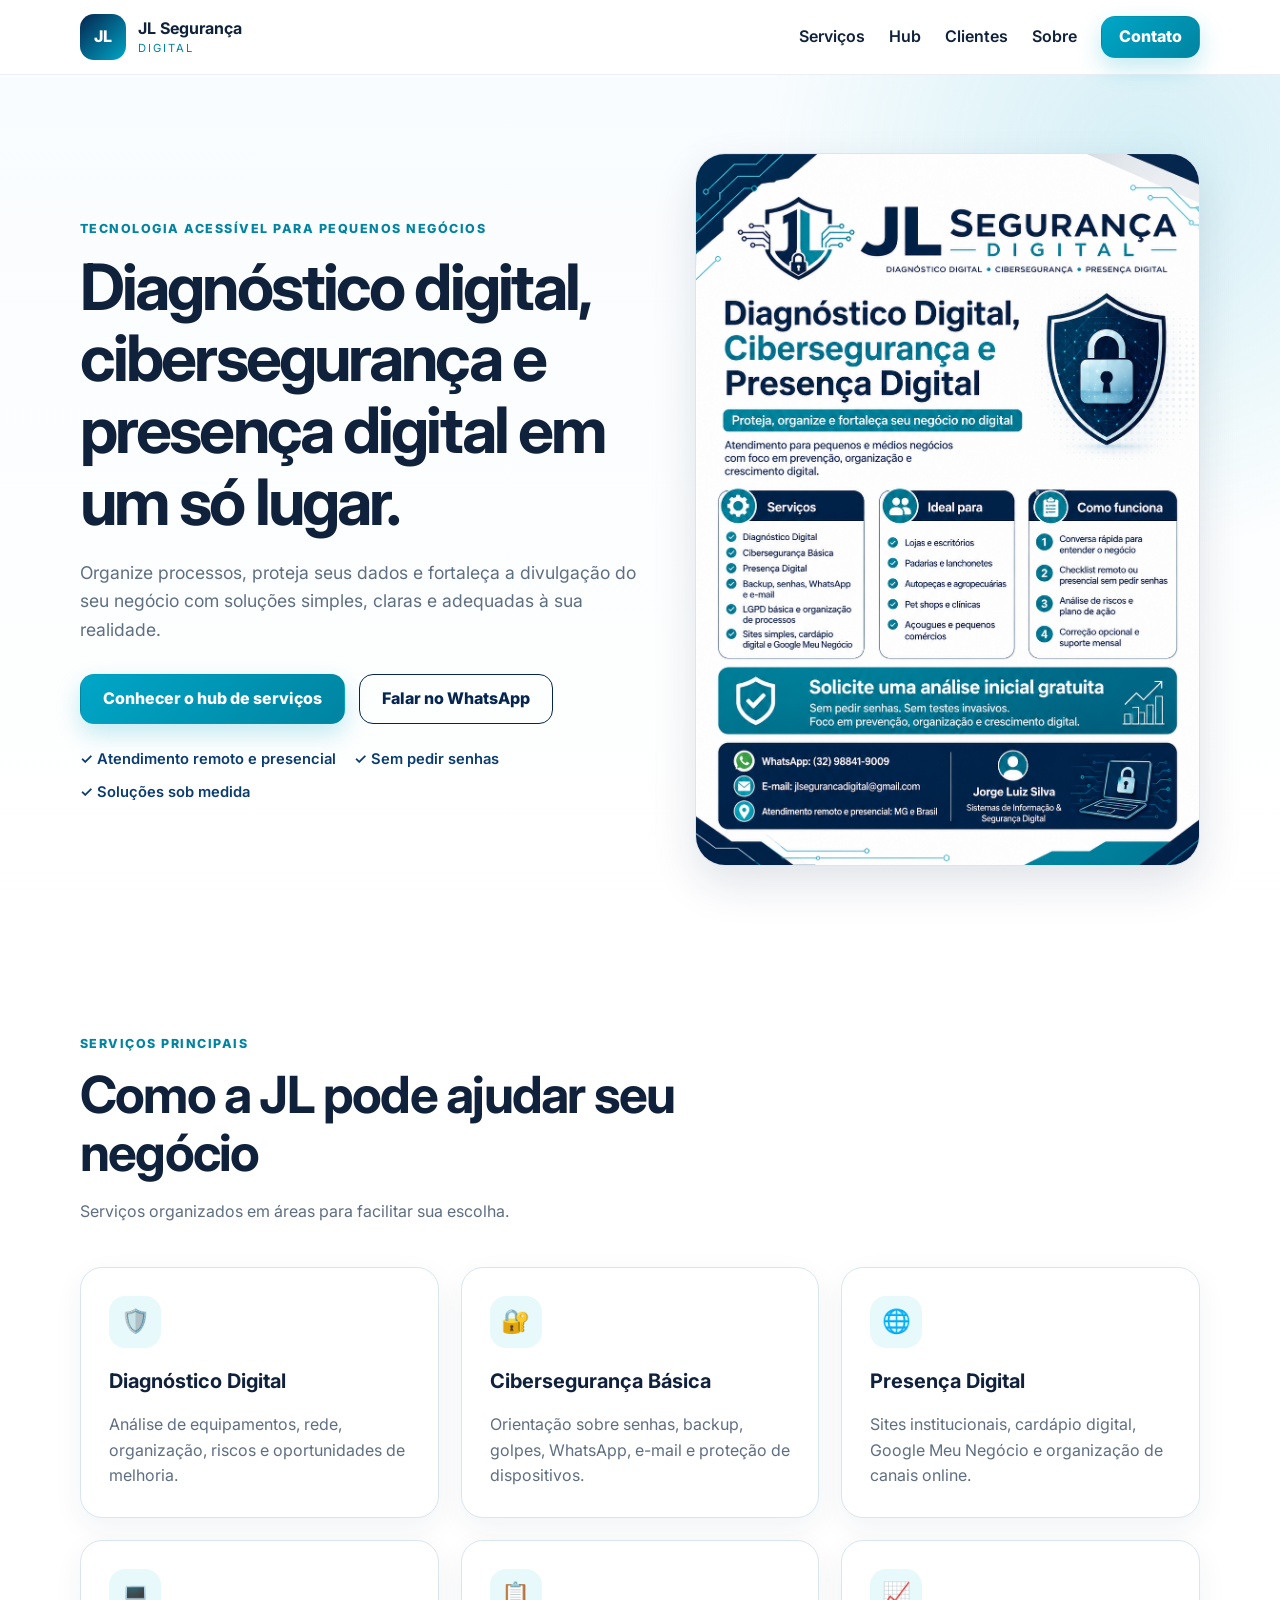
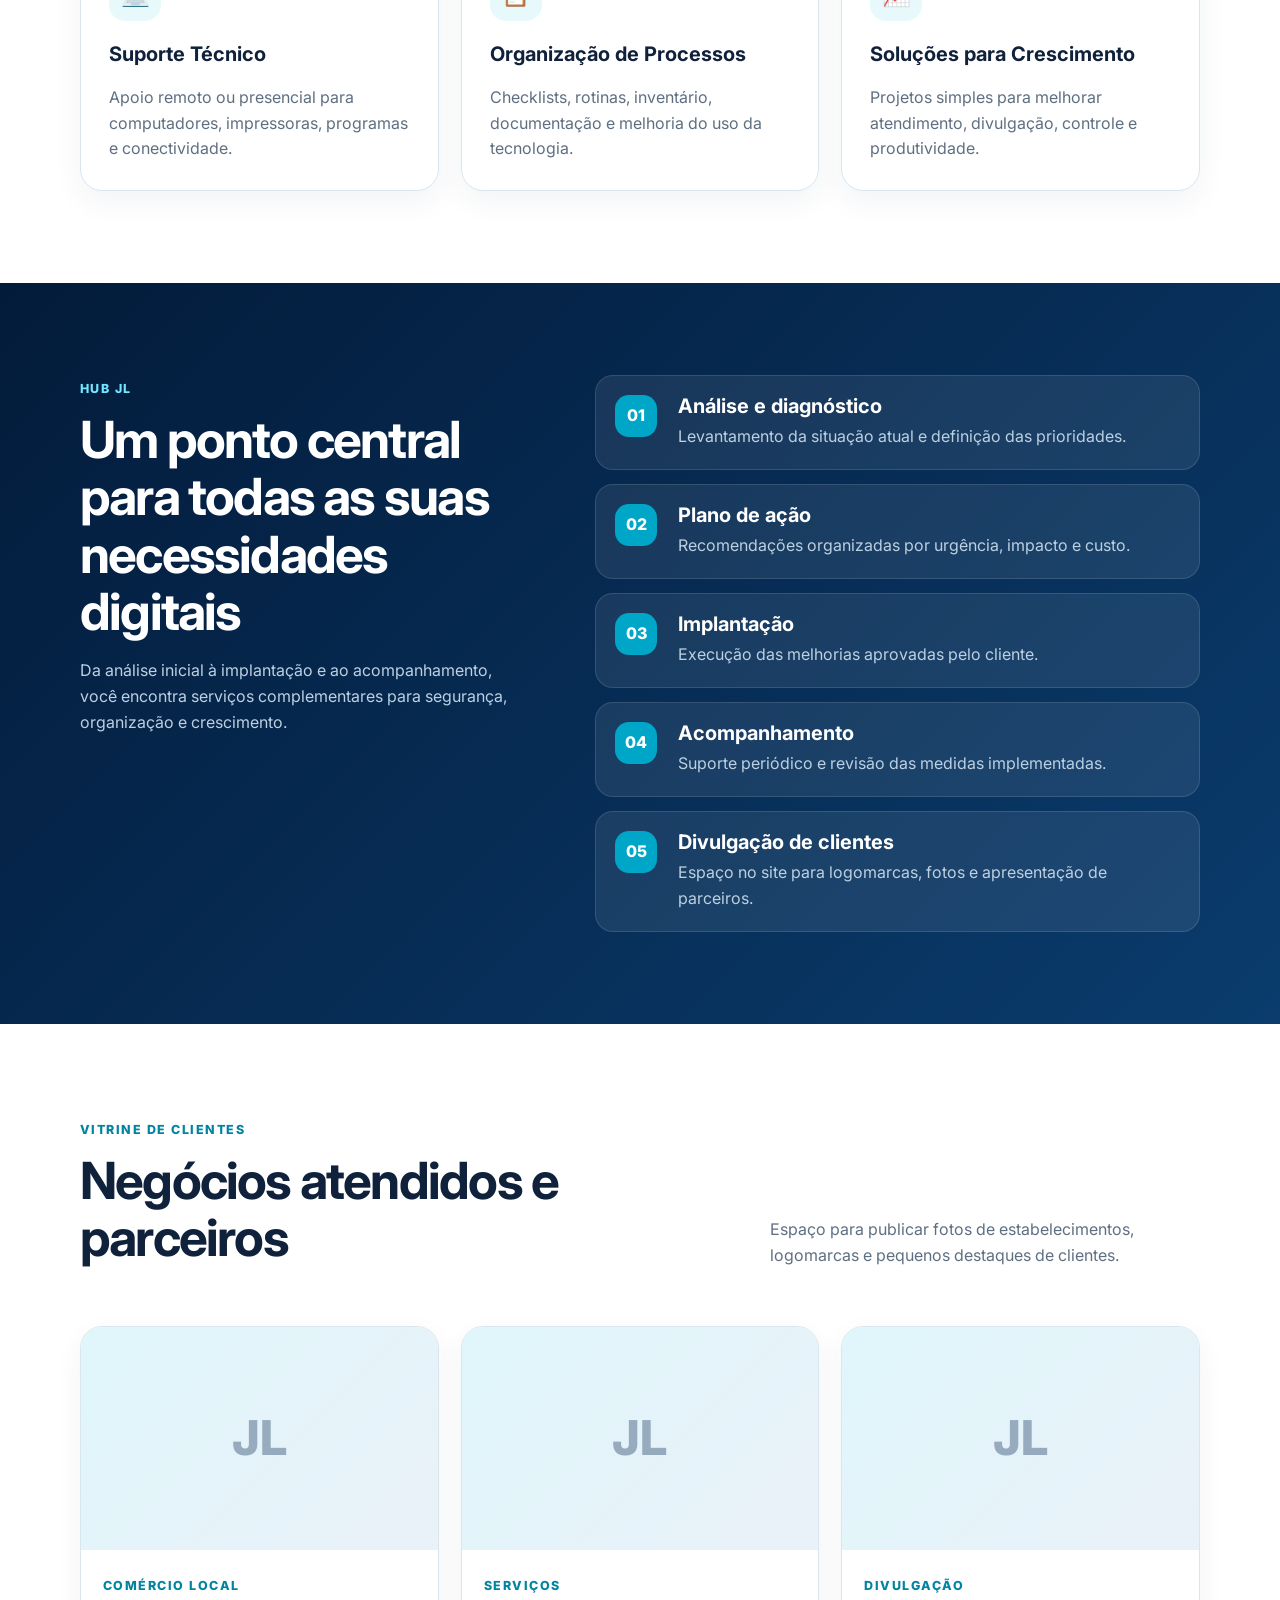
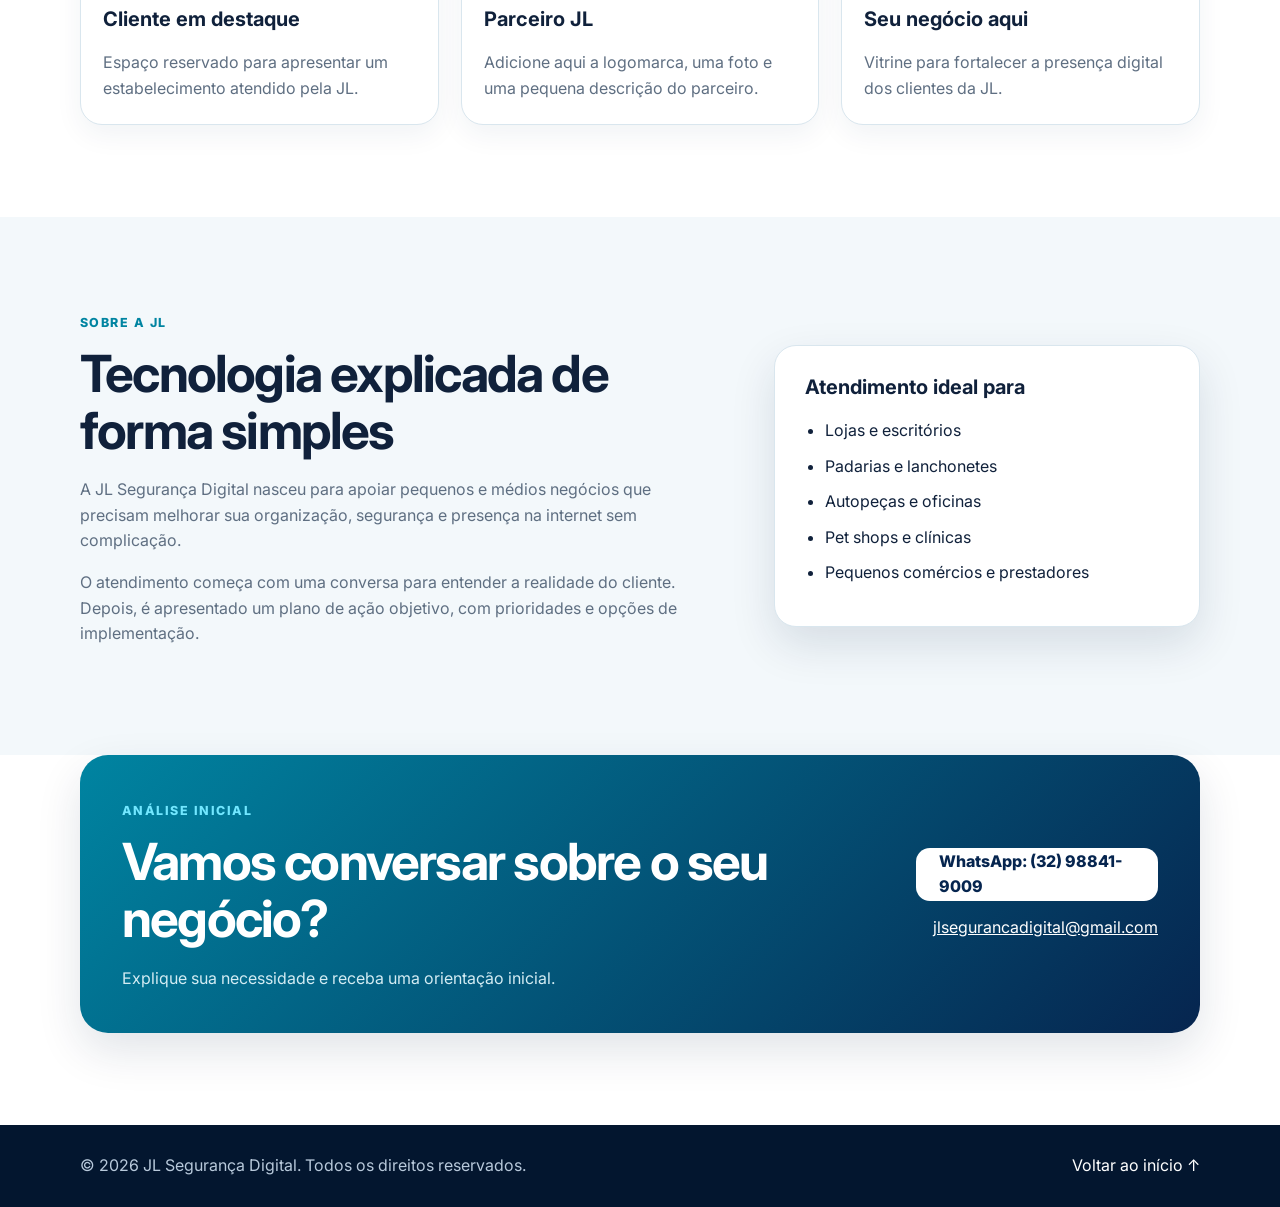
==== index.html @ e3cb6383 "Publica site institucional da JL Segurança Digital" ====
<!DOCTYPE html>
<html lang="pt-BR">
<head>
  <meta charset="UTF-8" />
  <meta name="viewport" content="width=device-width, initial-scale=1.0" />
  <meta name="description" content="JL Segurança Digital: diagnóstico digital, cibersegurança, presença digital e soluções para pequenos negócios." />
  <title>JL Segurança Digital | Hub de Serviços</title>
  <link rel="preconnect" href="https://fonts.googleapis.com">
  <link rel="preconnect" href="https://fonts.gstatic.com" crossorigin>
  <link href="https://fonts.googleapis.com/css2?family=Inter:wght@400;500;600;700;800&display=swap" rel="stylesheet">
  <link rel="stylesheet" href="assets/css/style.css" />
</head>
<body>
  <header class="site-header" id="inicio">
    <div class="container nav-wrap">
      <a class="brand" href="#inicio" aria-label="JL Segurança Digital - início">
        <span class="brand-mark">JL</span>
        <span><strong>JL Segurança</strong><small>Digital</small></span>
      </a>

      <button class="menu-toggle" id="menuToggle" aria-label="Abrir menu" aria-expanded="false">☰</button>

      <nav class="main-nav" id="mainNav">
        <a href="#servicos">Serviços</a>
        <a href="#hub">Hub</a>
        <a href="#clientes">Clientes</a>
        <a href="#sobre">Sobre</a>
        <a class="btn btn-small" href="#contato">Contato</a>
      </nav>
    </div>
  </header>

  <main>
    <section class="hero">
      <div class="container hero-grid">
        <div class="hero-copy">
          <span class="eyebrow">Tecnologia acessível para pequenos negócios</span>
          <h1>Diagnóstico digital, cibersegurança e presença digital em um só lugar.</h1>
          <p>Organize processos, proteja seus dados e fortaleça a divulgação do seu negócio com soluções simples, claras e adequadas à sua realidade.</p>
          <div class="hero-actions">
            <a class="btn" href="#hub">Conhecer o hub de serviços</a>
            <a class="btn btn-outline" href="https://wa.me/5532988419009" target="_blank" rel="noopener">Falar no WhatsApp</a>
          </div>
          <div class="hero-badges">
            <span>✓ Atendimento remoto e presencial</span>
            <span>✓ Sem pedir senhas</span>
            <span>✓ Soluções sob medida</span>
          </div>
        </div>

        <div class="hero-card">
          <img src="assets/images/banner-jl.png" alt="Apresentação da JL Segurança Digital" />
        </div>
      </div>
    </section>

    <section class="section" id="servicos">
      <div class="container">
        <div class="section-heading">
          <span class="eyebrow">Serviços principais</span>
          <h2>Como a JL pode ajudar seu negócio</h2>
          <p>Serviços organizados em áreas para facilitar sua escolha.</p>
        </div>
        <div class="cards-grid" id="servicesGrid"></div>
      </div>
    </section>

    <section class="section section-dark" id="hub">
      <div class="container hub-grid">
        <div>
          <span class="eyebrow eyebrow-light">Hub JL</span>
          <h2>Um ponto central para todas as suas necessidades digitais</h2>
          <p class="muted-light">Da análise inicial à implantação e ao acompanhamento, você encontra serviços complementares para segurança, organização e crescimento.</p>
        </div>
        <div class="hub-list" id="hubList"></div>
      </div>
    </section>

    <section class="section" id="clientes">
      <div class="container">
        <div class="section-heading split-heading">
          <div>
            <span class="eyebrow">Vitrine de clientes</span>
            <h2>Negócios atendidos e parceiros</h2>
          </div>
          <p>Espaço para publicar fotos de estabelecimentos, logomarcas e pequenos destaques de clientes.</p>
        </div>
        <div class="clients-grid" id="clientsGrid"></div>
      </div>
    </section>

    <section class="section section-soft" id="sobre">
      <div class="container about-grid">
        <div>
          <span class="eyebrow">Sobre a JL</span>
          <h2>Tecnologia explicada de forma simples</h2>
          <p>A JL Segurança Digital nasceu para apoiar pequenos e médios negócios que precisam melhorar sua organização, segurança e presença na internet sem complicação.</p>
          <p>O atendimento começa com uma conversa para entender a realidade do cliente. Depois, é apresentado um plano de ação objetivo, com prioridades e opções de implementação.</p>
        </div>
        <div class="about-panel">
          <h3>Atendimento ideal para</h3>
          <ul>
            <li>Lojas e escritórios</li>
            <li>Padarias e lanchonetes</li>
            <li>Autopeças e oficinas</li>
            <li>Pet shops e clínicas</li>
            <li>Pequenos comércios e prestadores</li>
          </ul>
        </div>
      </div>
    </section>

    <section class="section contact-section" id="contato">
      <div class="container contact-card">
        <div>
          <span class="eyebrow eyebrow-light">Análise inicial</span>
          <h2>Vamos conversar sobre o seu negócio?</h2>
          <p>Explique sua necessidade e receba uma orientação inicial.</p>
        </div>
        <div class="contact-actions">
          <a class="btn btn-light" href="https://wa.me/5532988419009" target="_blank" rel="noopener">WhatsApp: (32) 98841-9009</a>
          <a class="contact-link" href="mailto:jlsegurancadigital@gmail.com">jlsegurancadigital@gmail.com</a>
        </div>
      </div>
    </section>
  </main>

  <footer class="site-footer">
    <div class="container footer-wrap">
      <p>© <span id="currentYear"></span> JL Segurança Digital. Todos os direitos reservados.</p>
      <a href="#inicio" id="backToTop">Voltar ao início ↑</a>
    </div>
  </footer>

  <script src="assets/js/script.js"></script>
</body>
</html>
---- assets/css/style.css ----
:root {
  --navy: #06254f;
  --navy-2: #0b3c70;
  --cyan: #00a6c7;
  --cyan-dark: #0084a1;
  --text: #10213b;
  --muted: #5f6f82;
  --white: #ffffff;
  --soft: #f3f8fb;
  --border: #d9e6ee;
  --shadow: 0 18px 45px rgba(3, 32, 66, 0.12);
  --radius: 22px;
}

* { box-sizing: border-box; }
html { scroll-behavior: smooth; }
body {
  margin: 0;
  font-family: "Inter", Arial, sans-serif;
  color: var(--text);
  background: var(--white);
  line-height: 1.6;
}
img { max-width: 100%; display: block; }
a { color: inherit; text-decoration: none; }
.container { width: min(1120px, calc(100% - 32px)); margin: 0 auto; }

.site-header {
  position: sticky;
  top: 0;
  z-index: 1000;
  background: rgba(255,255,255,.94);
  backdrop-filter: blur(12px);
  border-bottom: 1px solid rgba(12, 60, 112, .08);
}
.nav-wrap { min-height: 74px; display: flex; align-items: center; justify-content: space-between; gap: 24px; }
.brand { display: inline-flex; align-items: center; gap: 12px; }
.brand-mark {
  width: 46px; height: 46px; border-radius: 14px;
  display: grid; place-items: center;
  background: linear-gradient(135deg, var(--navy), var(--cyan));
  color: #fff; font-weight: 800;
}
.brand strong, .brand small { display: block; line-height: 1.1; }
.brand small { margin-top: 4px; color: var(--cyan-dark); letter-spacing: .18em; text-transform: uppercase; font-size: .7rem; }
.main-nav { display: flex; align-items: center; gap: 24px; font-weight: 600; }
.main-nav a:not(.btn):hover { color: var(--cyan-dark); }
.menu-toggle { display: none; border: 0; background: transparent; font-size: 1.7rem; color: var(--navy); }

.btn {
  display: inline-flex; align-items: center; justify-content: center;
  min-height: 50px; padding: 0 22px; border-radius: 14px;
  background: linear-gradient(135deg, var(--cyan), var(--cyan-dark));
  color: #fff; font-weight: 800; border: 1px solid transparent;
  box-shadow: 0 10px 24px rgba(0, 166, 199, .24);
  transition: .2s ease;
}
.btn:hover { transform: translateY(-2px); }
.btn-small { min-height: 42px; padding: 0 17px; }
.btn-outline { background: transparent; color: var(--navy); border-color: var(--navy); box-shadow: none; }
.btn-light { background: #fff; color: var(--navy); box-shadow: none; }

.hero {
  padding: 78px 0 72px;
  background:
    radial-gradient(circle at 90% 10%, rgba(0,166,199,.15), transparent 28%),
    linear-gradient(180deg, #f9fcfe 0%, #fff 100%);
}
.hero-grid { display: grid; grid-template-columns: 1.05fr .95fr; gap: 56px; align-items: center; }
.eyebrow { display: inline-block; color: var(--cyan-dark); font-weight: 800; text-transform: uppercase; letter-spacing: .12em; font-size: .78rem; margin-bottom: 12px; }
.eyebrow-light { color: #72e7ff; }
h1, h2, h3 { line-height: 1.12; margin-top: 0; }
h1 { font-size: clamp(2.5rem, 5vw, 4.7rem); letter-spacing: -.045em; margin-bottom: 22px; }
h2 { font-size: clamp(2rem, 4vw, 3.2rem); letter-spacing: -.035em; margin-bottom: 18px; }
h3 { font-size: 1.25rem; }
.hero-copy > p { color: var(--muted); font-size: 1.1rem; max-width: 650px; }
.hero-actions { display: flex; gap: 14px; flex-wrap: wrap; margin: 30px 0 24px; }
.hero-badges { display: flex; flex-wrap: wrap; gap: 10px 18px; color: var(--navy-2); font-weight: 600; font-size: .92rem; }
.hero-card { border-radius: 30px; overflow: hidden; box-shadow: var(--shadow); border: 1px solid var(--border); background: #fff; }
.hero-card img { width: 100%; height: 100%; object-fit: cover; }

.section { padding: 92px 0; }
.section-soft { background: var(--soft); }
.section-dark { background: linear-gradient(135deg, #031b3a, #0a3c6d); color: #fff; }
.section-heading { max-width: 720px; margin-bottom: 42px; }
.section-heading p, .split-heading > p { color: var(--muted); }
.split-heading { max-width: none; display: flex; justify-content: space-between; gap: 48px; align-items: end; }
.split-heading > p { max-width: 430px; }
.cards-grid { display: grid; grid-template-columns: repeat(3, 1fr); gap: 22px; }
.service-card {
  padding: 28px; border: 1px solid var(--border); border-radius: var(--radius);
  background: #fff; box-shadow: 0 10px 30px rgba(4, 43, 81, .06);
}
.service-icon { width: 52px; height: 52px; border-radius: 16px; display: grid; place-items: center; background: #e8f9fc; font-size: 1.45rem; margin-bottom: 22px; }
.service-card p { color: var(--muted); margin-bottom: 0; }

.hub-grid { display: grid; grid-template-columns: .85fr 1.15fr; gap: 68px; align-items: start; }
.muted-light { color: #bdd0e2; }
.hub-list { display: grid; gap: 14px; }
.hub-item { display: grid; grid-template-columns: 48px 1fr; gap: 15px; align-items: start; background: rgba(255,255,255,.08); border: 1px solid rgba(255,255,255,.12); border-radius: 18px; padding: 19px; }
.hub-number { width: 42px; height: 42px; border-radius: 14px; display: grid; place-items: center; background: var(--cyan); font-weight: 800; }
.hub-item h3 { margin-bottom: 7px; }
.hub-item p { margin: 0; color: #bdd0e2; }

.clients-grid { display: grid; grid-template-columns: repeat(3, 1fr); gap: 22px; }
.client-card { overflow: hidden; border: 1px solid var(--border); border-radius: var(--radius); background: #fff; box-shadow: 0 10px 28px rgba(4,43,81,.06); }
.client-image { aspect-ratio: 16/10; background: linear-gradient(135deg, #dff6fb, #eaf1f8); display: grid; place-items: center; overflow: hidden; }
.client-image img { width: 100%; height: 100%; object-fit: cover; }
.client-placeholder { font-size: 3rem; font-weight: 800; color: var(--navy); opacity: .35; }
.client-content { padding: 22px; }
.client-content p { color: var(--muted); margin-bottom: 0; }

.about-grid { display: grid; grid-template-columns: 1.2fr .8fr; gap: 56px; align-items: center; }
.about-grid p { color: var(--muted); }
.about-panel { background: #fff; border: 1px solid var(--border); border-radius: var(--radius); padding: 30px; box-shadow: var(--shadow); }
.about-panel ul { margin: 0; padding-left: 20px; }
.about-panel li { margin: 10px 0; }

.contact-section { padding-top: 0; }
.contact-card { display: flex; justify-content: space-between; align-items: center; gap: 32px; border-radius: 28px; padding: 42px; color: #fff; background: linear-gradient(135deg, var(--cyan-dark), var(--navy)); box-shadow: var(--shadow); }
.contact-card p { margin-bottom: 0; color: #d3ecf3; }
.contact-actions { display: flex; flex-direction: column; align-items: flex-end; gap: 14px; }
.contact-link { color: #fff; text-decoration: underline; }
.site-footer { padding: 28px 0; background: #03162f; color: #b8c9db; }
.footer-wrap { display: flex; justify-content: space-between; gap: 24px; align-items: center; }
.footer-wrap p { margin: 0; }
.footer-wrap a { color: #fff; }

@media (max-width: 900px) {
  .menu-toggle { display: block; }
  .main-nav { position: absolute; top: 74px; left: 16px; right: 16px; display: none; flex-direction: column; align-items: stretch; padding: 20px; background: #fff; border: 1px solid var(--border); border-radius: 18px; box-shadow: var(--shadow); }
  .main-nav.open { display: flex; }
  .hero-grid, .hub-grid, .about-grid { grid-template-columns: 1fr; }
  .hero { padding-top: 52px; }
  .cards-grid, .clients-grid { grid-template-columns: repeat(2, 1fr); }
  .split-heading, .contact-card { align-items: flex-start; flex-direction: column; }
  .contact-actions { align-items: flex-start; }
}

@media (max-width: 620px) {
  .section { padding: 68px 0; }
  .cards-grid, .clients-grid { grid-template-columns: 1fr; }
  .hero-actions .btn { width: 100%; }
  .hero-badges { flex-direction: column; }
  .contact-card { padding: 28px; }
  .footer-wrap { flex-direction: column; align-items: flex-start; }
}
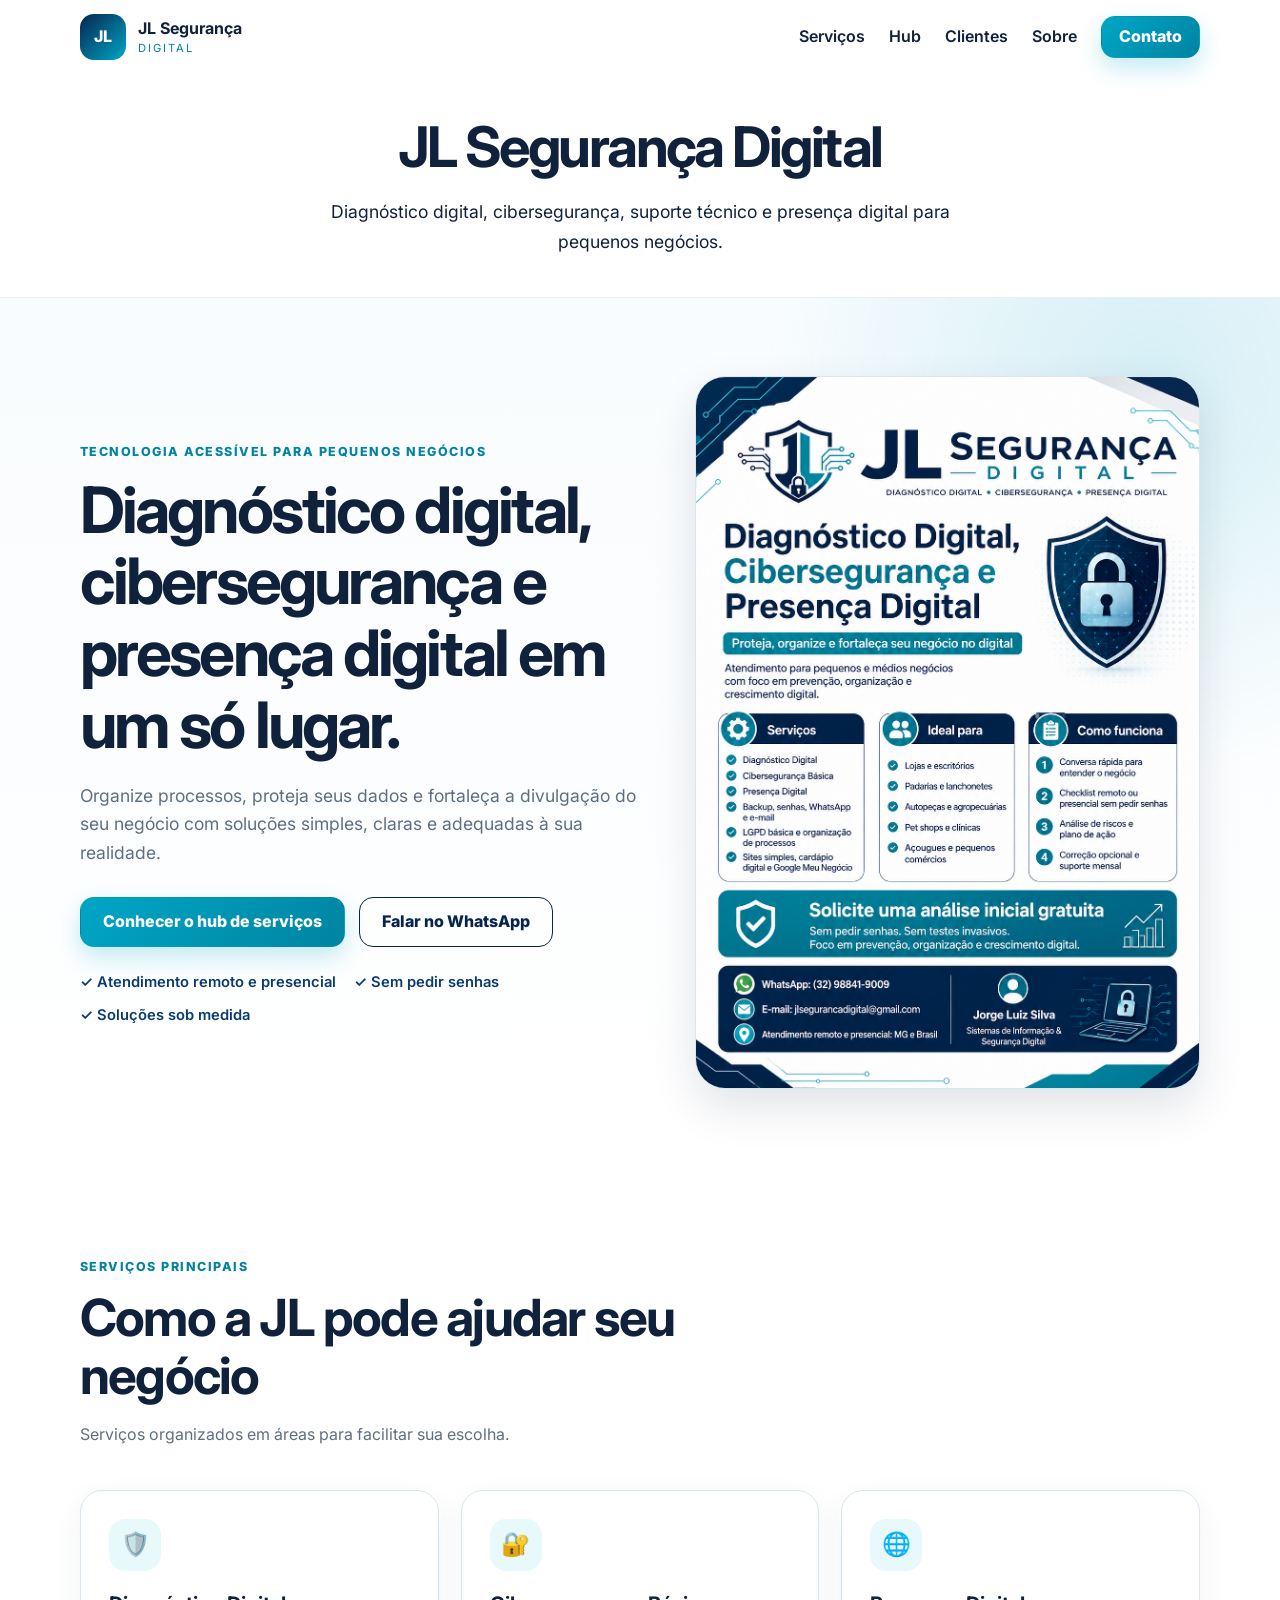
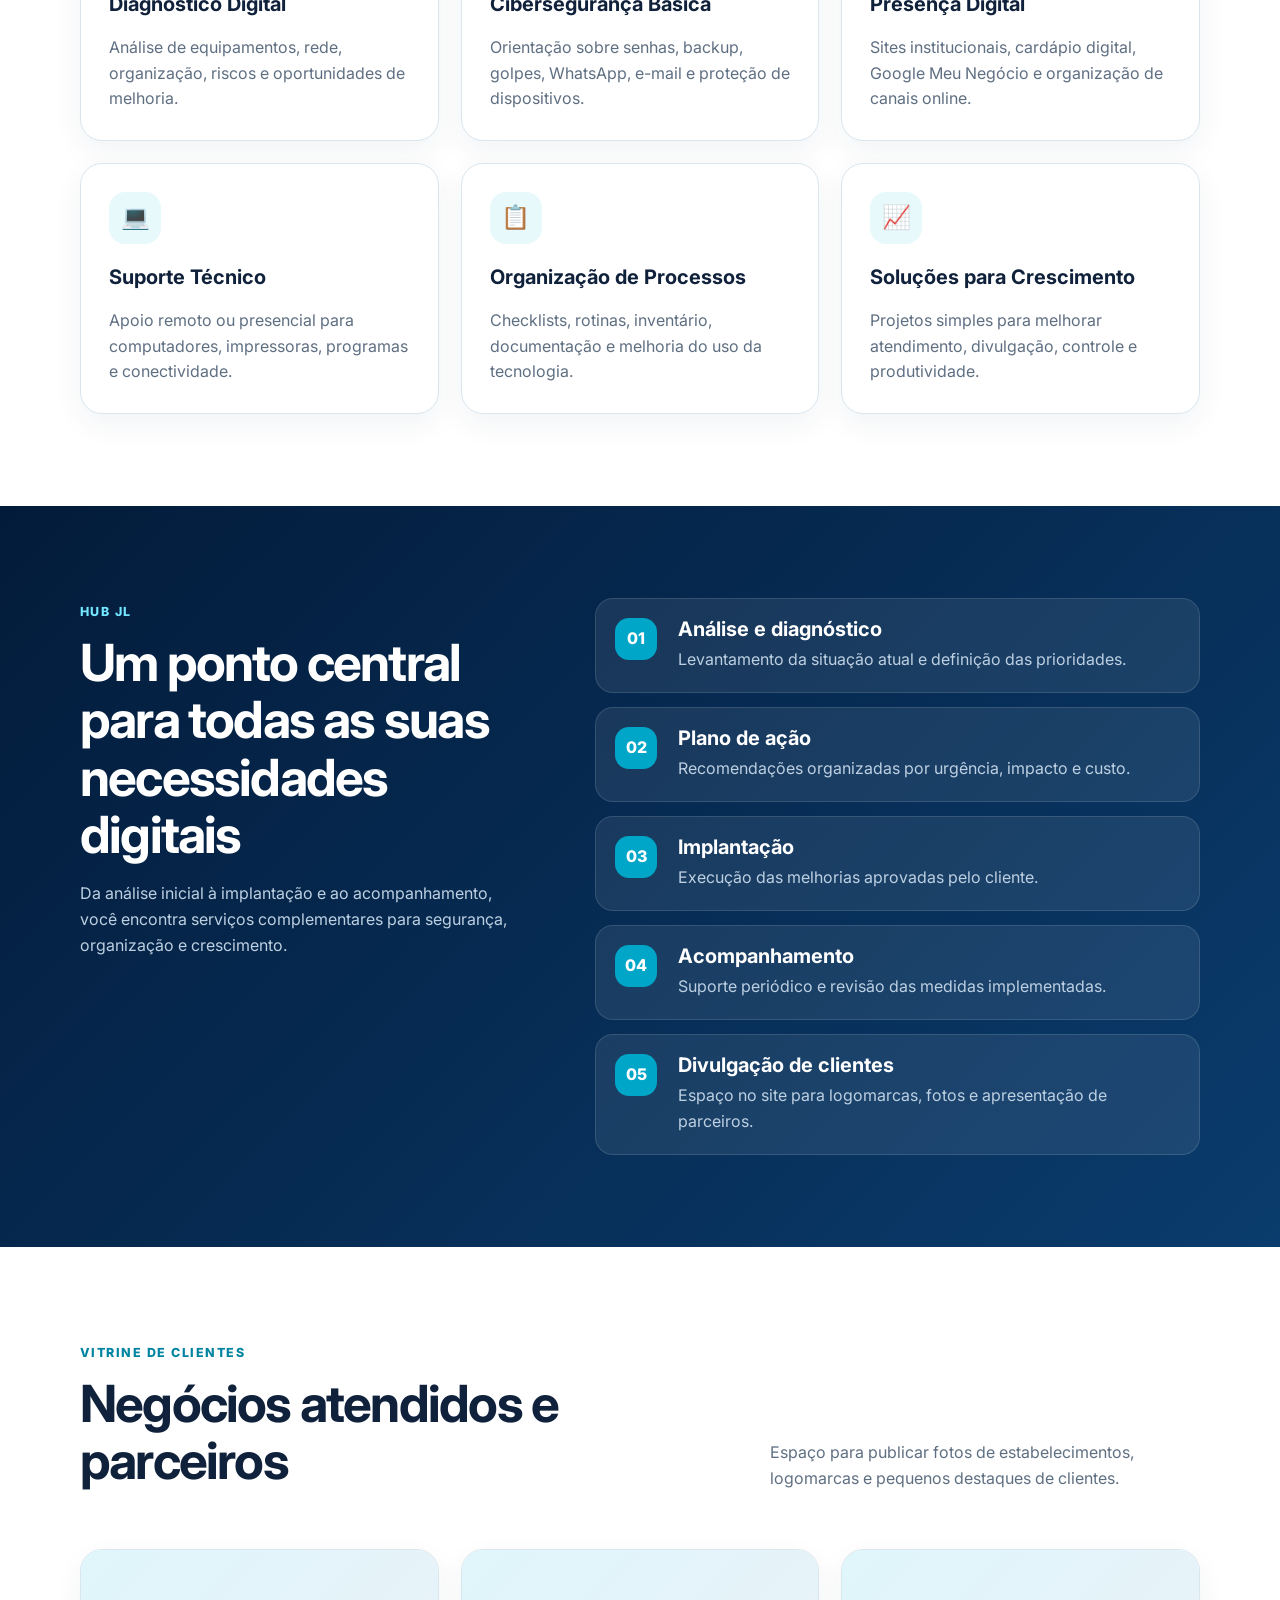
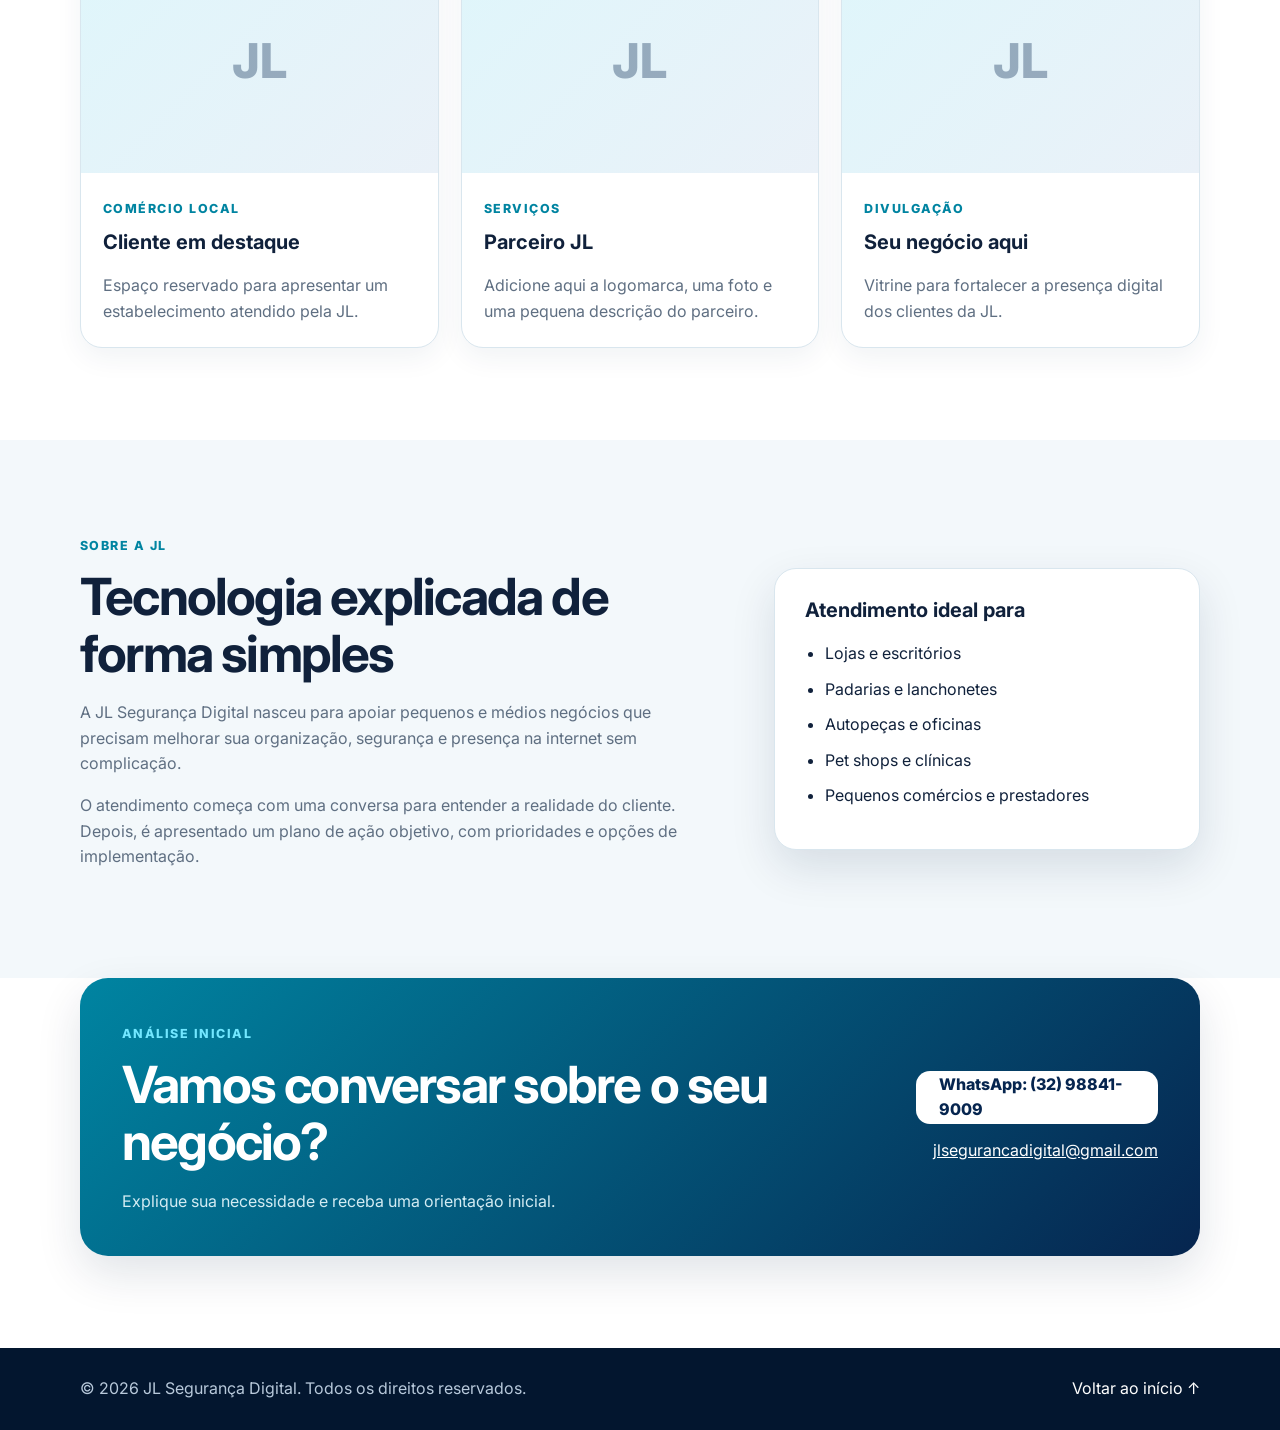
==== commit 5aab70cc: "Melhora identificação e SEO do site" ====
--- a/index.html
+++ b/index.html
@@ -9,6 +9,20 @@
   <link rel="preconnect" href="https://fonts.gstatic.com" crossorigin>
   <link href="https://fonts.googleapis.com/css2?family=Inter:wght@400;500;600;700;800&display=swap" rel="stylesheet">
   <link rel="stylesheet" href="assets/css/style.css" />
+  <title>JL Segurança Digital | Diagnóstico, Cibersegurança e Presença Digital</title>
+
+<meta
+  name="description"
+  content="JL Segurança Digital oferece diagnóstico digital, suporte técnico, cibersegurança, criação de sites e presença digital para pequenos negócios."
+>
+
+<meta
+  name="keywords"
+  content="JL Segurança Digital, diagnóstico digital, suporte técnico, cibersegurança, criação de sites, presença digital"
+>
+
+<meta name="author" content="JL Segurança Digital">
+<meta name="robots" content="index, follow">
 </head>
 <body>
   <header class="site-header" id="inicio">
@@ -28,6 +42,14 @@
         <a class="btn btn-small" href="#contato">Contato</a>
       </nav>
     </div>
+    <div class="apresentacao-jl">
+  <h1>JL Segurança Digital</h1>
+
+  <p>
+    Diagnóstico digital, cibersegurança, suporte técnico e presença digital
+    para pequenos negócios.
+  </p>
+</div>
   </header>
 
   <main>
--- a/assets/css/style.css
+++ b/assets/css/style.css
@@ -47,6 +47,26 @@
 .main-nav a:not(.btn):hover { color: var(--cyan-dark); }
 .menu-toggle { display: none; border: 0; background: transparent; font-size: 1.7rem; color: var(--navy); }
 
+.apresentacao-jl {
+  width: 100%;
+  max-width: 900px;
+  margin: 0 auto;
+  padding: 40px 20px;
+  text-align: center;
+}
+
+.apresentacao-jl h1 {
+  margin: 0 0 16px;
+  font-size: clamp(2rem, 5vw, 3.5rem);
+  line-height: 1.2;
+}
+
+.apresentacao-jl p {
+  max-width: 700px;
+  margin: 0 auto;
+  font-size: 1.1rem;
+  line-height: 1.7;
+}
 .btn {
   display: inline-flex; align-items: center; justify-content: center;
   min-height: 50px; padding: 0 22px; border-radius: 14px;
